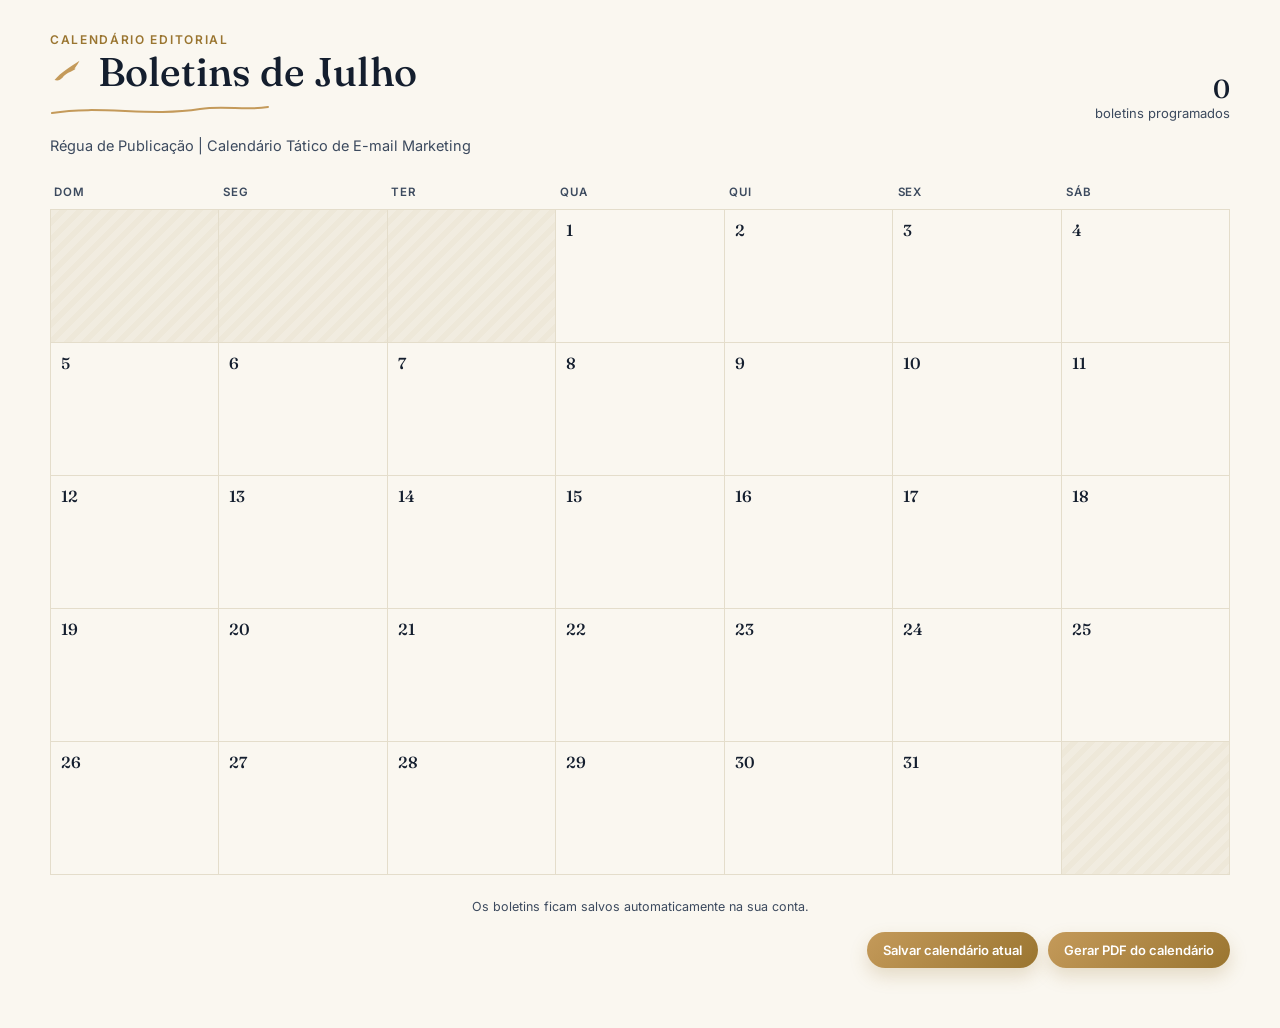
==== index.html @ 8cff46d1 "save" ====
<!DOCTYPE html>
<html lang="en">

<head>
    <meta charset="UTF-8">
    <meta name="viewport" content="width=device-width, initial-scale=1.0">
    <link rel="preconnect" href="https://fonts.googleapis.com">
    <link rel="preconnect" href="https://fonts.gstatic.com" crossorigin="">
    <link
        href="https://fonts.googleapis.com/css2?family=Fraunces:opsz,wght@9..144,400;9..144,500;9..144,600&amp;family=Inter:wght@400;500;600&amp;display=swap"
        rel="stylesheet">
    <link rel="stylesheet" href="style.css">
    <title>Boletim Mensal | Sincor RJ</title>
</head>

<body>
    <!-- Container principal do calendário -->
    <div class="wrap">

        <!-- Cabeçalho com título, marca e contador -->
        <div class="masthead">
            <div>
                <p class="eyebrow">Calendário editorial</p>
                <div class="brand-row">
                    <svg class="quill" viewBox="0 0 60 60" xmlns="http://www.w3.org/2000/svg">
                        <path
                            d="M8 44 C20 30, 34 22, 52 10 C46 22, 40 26, 46 24 C38 30, 28 32, 22 40 C18 44, 14 46, 8 44 Z"
                            fill="#C49A5A"></path>
                    </svg>
                    <h1>Boletins de Julho</h1>
                </div>
                <svg class="stroke" viewBox="0 0 220 14" xmlns="http://www.w3.org/2000/svg">
                    <path d="M2 10 C 50 2, 100 14, 150 6 C 175 2, 195 8, 218 4" stroke="#C49A5A" stroke-width="2"
                        fill="none" stroke-linecap="round"></path>
                </svg>
            </div>
            <div class="counter" id="counter"><b>6</b>boletins programados</div>
        </div>

        <!-- Texto explicativo da funcionalidade -->
        <p class="subline">Régua de Publicação | Calendário Tático de E-mail Marketing</p>

        <!-- Cabeçalhos dos dias da semana -->
        <div class="weekdays">
            <span>Dom</span><span>Seg</span><span>Ter</span><span>Qua</span><span>Qui</span><span>Sex</span><span>Sáb</span>
        </div>
        <!-- Grade do calendário, preenchida dinamicamente pelo JavaScript -->
        <div class="grid" id="grid">
            <div class="cell pad"></div>
            <div class="cell pad"></div>
            <div class="cell pad"></div>
            <div class="cell">
                <div class="daynum">1</div>
                <div class="add">+</div>
            </div>
            <div class="cell">
                <div class="daynum">2</div>
                <div class="add">+</div>
            </div>
            <div class="cell">
                <div class="daynum">3</div>
                <div class="add">+</div>
            </div>
            <div class="cell">
                <div class="daynum">4</div>
                <div class="add">+</div>
            </div>
            <div class="cell">
                <div class="daynum">5</div>
                <div class="add">+</div>
            </div>
            <div class="cell">
                <div class="daynum">6</div>
                <div class="entry">
                    <p class="t">Sesc|Férias de Julho</p>
                    <p class="d">condição especial para os associados aproveitarem os hotéis por todo o Estado com todo
                        o conforto</p><img src="https://sincorrj.tcsdigital.com.br/digital/public/BTPub_91_253F.gif"
                        onerror="this.style.display='none'">
                </div>
            </div>
            <div class="cell">
                <div class="daynum">7</div>
                <div class="entry">
                    <p class="t">24º Congresso Brasileiro dos Corretores de Seguros</p>
                    <p class="d">O Rio de Janeiro está pronto para ser o epicentro do mercado de seguros</p><img
                        src="https://sincorrj.tcsdigital.com.br/digital/public/BTPub_90_0D13.gif"
                        onerror="this.style.display='none'">
                </div>
            </div>
            <div class="cell">
                <div class="daynum">8</div>
                <div class="entry">
                    <p class="t">Prof° Sergio Ricardo | Gestão financeira</p>
                    <p class="d">Gestão financeira também é estratégia de crescimento.</p><img
                        src="https://sincorrj.tcsdigital.com.br/digital/public/BTPub_93_80AE.gif"
                        onerror="this.style.display='none'">
                </div>
            </div>
            <div class="cell">
                <div class="daynum">9</div>
                <div class="entry">
                    <p class="t">Palestra Prof° Arley</p>
                    <p class="d">Um bom plano de negócios faz toda a diferença no crescimento da sua corretora!</p><img
                        src="https://sincorrj.tcsdigital.com.br/digital/public/BTPub_92_F0C0.gif"
                        onerror="this.style.display='none'">
                </div>
            </div>
            <div class="cell">
                <div class="daynum">10</div>
                <div class="entry">
                    <p class="t">Impacto da Lei 15.040/2024 - SENRA</p>
                    <p class="d">Impacto da Lei 15.040/2024 na atividade de Corretores de Seguros - SENRA</p><img
                        src="https://sincorrj.tcsdigital.com.br/digital/public/BTPub_97_A661.gif"
                        onerror="this.style.display='none'">
                </div>
            </div>
            <div class="cell">
                <div class="daynum">11</div>
                <div class="add">+</div>
            </div>
            <div class="cell">
                <div class="daynum">12</div>
                <div class="add">+</div>
            </div>
            <div class="cell">
                <div class="daynum">13</div>
                <div class="add">+</div>
            </div>
            <div class="cell">
                <div class="daynum">14</div>
                <div class="add">+</div>
            </div>
            <div class="cell today">
                <div class="daynum">15<span class="today-dot"></span></div>
                <div class="entry">
                    <p class="t">Palestra do Professor Arley</p>
                    <p class="d">Boletim de convite e reforço de presença para os corretores associados.</p>
                </div>
            </div>
            <div class="cell">
                <div class="daynum">16</div>
                <div class="add">+</div>
            </div>
            <div class="cell">
                <div class="daynum">17</div>
                <div class="add">+</div>
            </div>
            <div class="cell">
                <div class="daynum">18</div>
                <div class="add">+</div>
            </div>
            <div class="cell">
                <div class="daynum">19</div>
                <div class="add">+</div>
            </div>
            <div class="cell">
                <div class="daynum">20</div>
                <div class="add">+</div>
            </div>
            <div class="cell">
                <div class="daynum">21</div>
                <div class="add">+</div>
            </div>
            <div class="cell">
                <div class="daynum">22</div>
                <div class="add">+</div>
            </div>
            <div class="cell">
                <div class="daynum">23</div>
                <div class="add">+</div>
            </div>
            <div class="cell">
                <div class="daynum">24</div>
                <div class="add">+</div>
            </div>
            <div class="cell">
                <div class="daynum">25</div>
                <div class="add">+</div>
            </div>
            <div class="cell">
                <div class="daynum">26</div>
                <div class="add">+</div>
            </div>
            <div class="cell">
                <div class="daynum">27</div>
                <div class="add">+</div>
            </div>
            <div class="cell">
                <div class="daynum">28</div>
                <div class="add">+</div>
            </div>
            <div class="cell">
                <div class="daynum">29</div>
                <div class="add">+</div>
            </div>
            <div class="cell">
                <div class="daynum">30</div>
                <div class="add">+</div>
            </div>
            <div class="cell">
                <div class="daynum">31</div>
                <div class="add">+</div>
            </div>
            <div class="cell pad"></div>
        </div>
        <!-- Rodapé informativo e ação de exportação -->
        <p class="empty-hint">Os boletins ficam salvos automaticamente na sua conta.</p>
        <div class="pdf-actions">
            <button class="pdf-btn save-btn" id="btnSaveCalendar">Salvar calendário atual</button>
            <button class="pdf-btn" id="btnPdf">Gerar PDF do calendário</button>
        </div>
    </div>

    <!-- Modal usado para criar, editar ou remover boletins -->
    <div class="overlay" id="overlay">
        <div class="modal">
            <h3>Programar boletim</h3>
            <p class="mdate" id="mdate">11 de julho de 2026</p>
            <div class="field">
                <label for="fTitle">Título do boletim</label>
                <input id="fTitle" type="text" placeholder="Ex.: Palestra do Professor Arley">
            </div>
            <div class="field">
                <label for="fDesc">Descrição</label>
                <textarea id="fDesc" placeholder="O que será enviado e para quem"></textarea>
            </div>
            <div class="field">
                <label for="fArt">URL da arte (opcional)</label>
                <input id="fArt" type="text" placeholder="https://...">
                <div class="preview"><img id="fArtPreview"
                        src="https://sincorrj.tcsdigital.com.br/digital/public/BTPub_97_A661.gif"
                        style="display: none;"></div>
            </div>
            <div class="mbtns">
                <button class="del" id="btnDel" style="visibility: hidden;">Remover</button>
                <div class="right">
                    <button id="btnCancel">Cancelar</button>
                    <button class="primary" id="btnSave">Salvar</button>
                </div>
            </div>
        </div>
    </div>


    <script src="script.js"></script>

</body>

</html>
---- style.css ----
/* Variáveis de tema para manter consistência visual */
:root {
    --cream: #FAF7F0;
    --ink: #141E2E;
    --ink-soft: #3C4A5E;
    --gold: #C49A5A;
    --gold-deep: #9A7530;
    --gold-tint: #F4E9D4;
    --line: #E4DDCB;
    --card: #FFFFFF;
    --today-tint: #FBF1DC;
    --danger: #B5502F;
}

* {
    box-sizing: border-box;
}

/* Base da página */
body {
    margin: 0;
    background: var(--cream);
    color: var(--ink);
    font-family: 'Inter', sans-serif;
    padding: 32px 24px 60px;
}

/* Container principal */
.wrap {
    max-width: 1180px;
    margin: 0 auto;
}

/* Cabeçalho do calendário */
.masthead {
    display: flex;
    align-items: flex-end;
    justify-content: space-between;
    gap: 20px;
    flex-wrap: wrap;
    margin-bottom: 6px;
}

.brand-row {
    display: flex;
    align-items: center;
    gap: 14px;
}

.quill {
    width: 34px;
    height: 34px;
    flex-shrink: 0;
}

.eyebrow {
    font-size: 12px;
    letter-spacing: .14em;
    text-transform: uppercase;
    color: var(--gold-deep);
    font-weight: 600;
    margin: 0 0 4px;
}

h1 {
    font-family: 'Fraunces', serif;
    font-weight: 500;
    font-size: 40px;
    margin: 0;
    line-height: 1.05;
    color: var(--ink);
}

.stroke {
    width: 220px;
    height: 14px;
    margin-top: 10px;
}

.counter {
    text-align: right;
    font-size: 13px;
    color: var(--ink-soft);
}

.counter b {
    display: block;
    font-family: 'Fraunces', serif;
    font-size: 26px;
    font-weight: 500;
    color: var(--ink);
}

.subline {
    color: var(--ink-soft);
    font-size: 14.5px;
    margin: 14px 0 28px;
    max-width: 640px;
    line-height: 1.55;
}

/* Cabeçalhos dos dias da semana */
.weekdays {
    display: grid;
    grid-template-columns: repeat(7, 1fr);
    gap: 1px;
    margin-bottom: 2px;
}

.weekdays span {
    font-size: 11.5px;
    letter-spacing: .08em;
    text-transform: uppercase;
    color: var(--ink-soft);
    font-weight: 600;
    padding: 0 4px 8px;
}

/* Grade do calendário */
.grid {
    display: grid;
    grid-template-columns: repeat(7, 1fr);
    gap: 1px;
    background: var(--line);
    border: 1px solid var(--line);
}

/* Cada dia do calendário */
.cell {
    background: var(--cream);
    min-height: 132px;
    padding: 10px;
    display: flex;
    flex-direction: column;
    cursor: pointer;
    transition: background .15s ease, transform .15s ease;
    position: relative;
}

.cell.pad {
    background: repeating-linear-gradient(135deg, #F1ECE0, #F1ECE0 6px, #EEE8D9 6px, #EEE8D9 12px);
    cursor: default;
}

.cell:not(.pad):hover {
    background: var(--gold-tint);
}

.cell.today {
    background: var(--today-tint);
}

.cell.today:hover {
    background: var(--today-tint);
}

.daynum {
    font-family: 'Fraunces', serif;
    font-size: 16px;
    font-weight: 500;
    color: var(--ink);
    display: flex;
    align-items: center;
    gap: 6px;
}

.cell.today .daynum {
    color: var(--gold-deep);
}

.today-dot {
    width: 5px;
    height: 5px;
    border-radius: 50%;
    background: var(--gold-deep);
}

/* Lista de boletins dentro de uma célula */
.entry-stack {
    display: flex;
    flex-direction: column;
    gap: 7px;
    margin-top: 8px;
}

.entry-count {
    font-size: 10.5px;
    font-weight: 700;
    letter-spacing: .08em;
    text-transform: uppercase;
    color: var(--gold-deep);
    background: rgba(196, 154, 90, .12);
    border: 1px solid rgba(196, 154, 90, .24);
    border-radius: 999px;
    padding: 4px 7px;
    align-self: flex-start;
}

.entry {
    background: var(--card);
    border: 1px solid var(--line);
    border-left: 3px solid var(--gold);
    border-radius: 6px;
    padding: 7px 8px;
    font-size: 12px;
    line-height: 1.4;
    overflow: hidden;
    box-shadow: 0 1px 2px rgba(20, 30, 46, .04);
    position: relative;
}

.entry-remove {
    border: 0;
    background: transparent;
    color: var(--danger);
    font-size: 14px;
    line-height: 1;
    cursor: pointer;
    padding: 0;
    margin-left: auto;
}

.cell.has-entries {
    background: linear-gradient(180deg, #FCF6E8 0%, var(--cream) 100%);
}

.cell.has-many {
    min-height: 170px;
}

.entry-head {
    display: flex;
    align-items: center;
    justify-content: space-between;
    gap: 6px;
    margin-bottom: 4px;
}

.entry-index {
    display: inline-flex;
    width: 18px;
    height: 18px;
    align-items: center;
    justify-content: center;
    border-radius: 50%;
    background: var(--gold-tint);
    color: var(--gold-deep);
    font-size: 10px;
    font-weight: 700;
}

.entry-tag {
    font-size: 9.5px;
    font-weight: 700;
    text-transform: uppercase;
    letter-spacing: .08em;
    color: var(--gold-deep);
}

.entry .t {
    font-weight: 600;
    color: var(--ink);
    margin: 0 0 2px;
    display: -webkit-box;
    -webkit-line-clamp: 2;
    -webkit-box-orient: vertical;
    overflow: hidden;
}

.entry .d {
    color: var(--ink-soft);
    display: -webkit-box;
    -webkit-line-clamp: 2;
    -webkit-box-orient: vertical;
    overflow: hidden;
    margin: 0;
}

.entry img {
    width: 100%;
    height: 40px;
    object-fit: cover;
    border-radius: 3px;
    margin-top: 6px;
    display: block;
}

.add {
    margin-top: 8px;
    flex: 1;
    display: flex;
    align-items: center;
    justify-content: center;
    color: var(--line);
    font-size: 22px;
    font-weight: 400;
    border: 1px dashed var(--line);
    border-radius: 4px;
    opacity: 0;
    transition: opacity .15s ease;
}

.cell:not(.pad):hover .add {
    opacity: 1;
    color: var(--gold-deep);
    border-color: var(--gold);
}

/* Área de ação para exportação em PDF */
.pdf-actions {
    margin-top: 18px;
    display: flex;
    justify-content: flex-end;
    gap: 10px;
    flex-wrap: wrap;
}

.pdf-btn {
    border: 0;
    border-radius: 999px;
    background: linear-gradient(135deg, var(--gold) 0%, var(--gold-deep) 100%);
    color: white;
    cursor: pointer;
    font-weight: 600;
    padding: 10px 16px;
    box-shadow: 0 8px 18px rgba(154, 117, 48, .22);
}

.pdf-btn:hover {
    transform: translateY(-1px);
}

/* Modal de cadastro/edição */
.overlay {
    position: fixed;
    inset: 0;
    background: rgba(20, 30, 46, .45);
    display: none;
    align-items: center;
    justify-content: center;
    z-index: 50;
    padding: 20px;
}

.overlay.open {
    display: flex;
}

.modal {
    background: var(--card);
    width: 100%;
    max-width: 420px;
    border-radius: 8px;
    padding: 26px 26px 22px;
    border-top: 3px solid var(--gold);
}

.modal h3 {
    font-family: 'Fraunces', serif;
    font-weight: 500;
    font-size: 20px;
    margin: 0 0 2px;
    color: var(--ink);
}

.modal .mdate {
    font-size: 12.5px;
    color: var(--ink-soft);
    margin-bottom: 18px;
}

.field {
    margin-bottom: 14px;
}

.field label {
    display: block;
    font-size: 12px;
    font-weight: 600;
    color: var(--ink-soft);
    margin-bottom: 5px;
}

.field input,
.field textarea {
    width: 100%;
    border: 1px solid var(--line);
    border-radius: 5px;
    padding: 9px 10px;
    font-family: 'Inter', sans-serif;
    font-size: 13.5px;
    color: var(--ink);
    background: var(--cream);
}

.field input:focus,
.field textarea:focus {
    outline: none;
    border-color: var(--gold);
}

.field textarea {
    resize: vertical;
    min-height: 64px;
}

.preview {
    margin-top: 8px;
}

.preview img {
    width: 100%;
    height: 90px;
    object-fit: cover;
    border-radius: 5px;
    display: none;
}

.mbtns {
    display: flex;
    justify-content: space-between;
    align-items: center;
    margin-top: 20px;
}

.mbtns .right {
    display: flex;
    gap: 8px;
}

button {
    font-family: 'Inter', sans-serif;
    font-size: 13px;
    font-weight: 600;
    border-radius: 5px;
    padding: 9px 16px;
    cursor: pointer;
    border: 1px solid var(--line);
    background: var(--card);
    color: var(--ink);
}

button:hover {
    border-color: var(--gold);
}

button.primary {
    background: var(--ink);
    border-color: var(--ink);
    color: #fff;
}

button.primary:hover {
    background: #22314A;
}

button.del {
    color: var(--danger);
    border: none;
    background: none;
    padding: 9px 4px;
}

button.del:hover {
    text-decoration: underline;
}

.empty-hint {
    text-align: center;
    font-size: 12.5px;
    color: var(--ink-soft);
    margin-top: 24px;
}
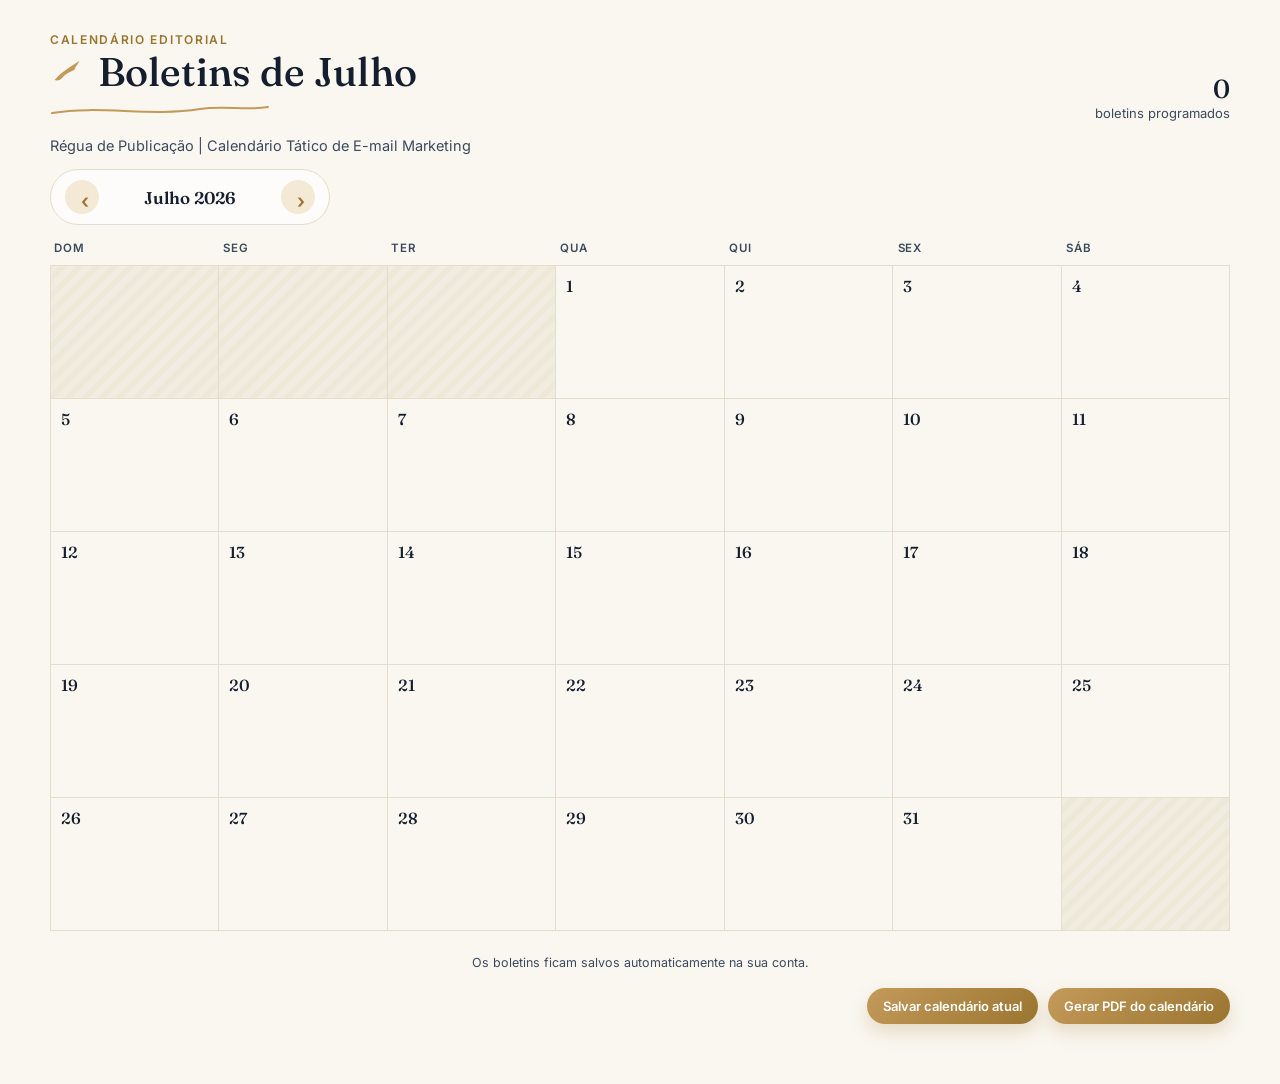
==== commit c09db1fd: "save" ====
--- a/index.html
+++ b/index.html
@@ -11,6 +11,7 @@
         rel="stylesheet">
     <link rel="stylesheet" href="style.css">
     <title>Boletim Mensal | Sincor RJ</title>
+    <link rel="shortcut icon" href="src/schedules.png" type="image/x-icon">
 </head>
 
 <body>
@@ -40,6 +41,12 @@
         <!-- Texto explicativo da funcionalidade -->
         <p class="subline">Régua de Publicação | Calendário Tático de E-mail Marketing</p>
 
+        <div class="month-nav" aria-label="Navegação mensal">
+            <button class="month-nav-btn" id="btnPrevMonth" type="button">‹</button>
+            <div class="month-label" id="monthLabel">Julho 2026</div>
+            <button class="month-nav-btn" id="btnNextMonth" type="button">›</button>
+        </div>
+
         <!-- Cabeçalhos dos dias da semana -->
         <div class="weekdays">
             <span>Dom</span><span>Seg</span><span>Ter</span><span>Qua</span><span>Qui</span><span>Sex</span><span>Sáb</span>
--- a/style.css
+++ b/style.css
@@ -94,9 +94,49 @@
 .subline {
     color: var(--ink-soft);
     font-size: 14.5px;
-    margin: 14px 0 28px;
+    margin: 14px 0 12px;
     max-width: 640px;
     line-height: 1.55;
+}
+
+.month-nav {
+    display: flex;
+    align-items: center;
+    justify-content: space-between;
+    gap: 12px;
+    margin: 0 0 16px;
+    padding: 10px 14px;
+    border: 1px solid var(--line);
+    border-radius: 999px;
+    background: rgba(255, 255, 255, .7);
+    max-width: 280px;
+}
+
+.month-label {
+    font-family: 'Fraunces', serif;
+    font-size: 17px;
+    font-weight: 600;
+    color: var(--ink);
+    text-align: center;
+    flex: 1;
+}
+
+.month-nav-btn {
+    border: 0;
+    background: var(--gold-tint);
+    color: var(--gold-deep);
+    width: 34px;
+    height: 34px;
+    border-radius: 50%;
+    font-size: 20px;
+    cursor: pointer;
+    transition: transform .15s ease, background .15s ease;
+}
+
+.month-nav-btn:hover {
+    transform: translateY(-1px);
+    background: var(--gold);
+    color: white;
 }
 
 /* Cabeçalhos dos dias da semana */
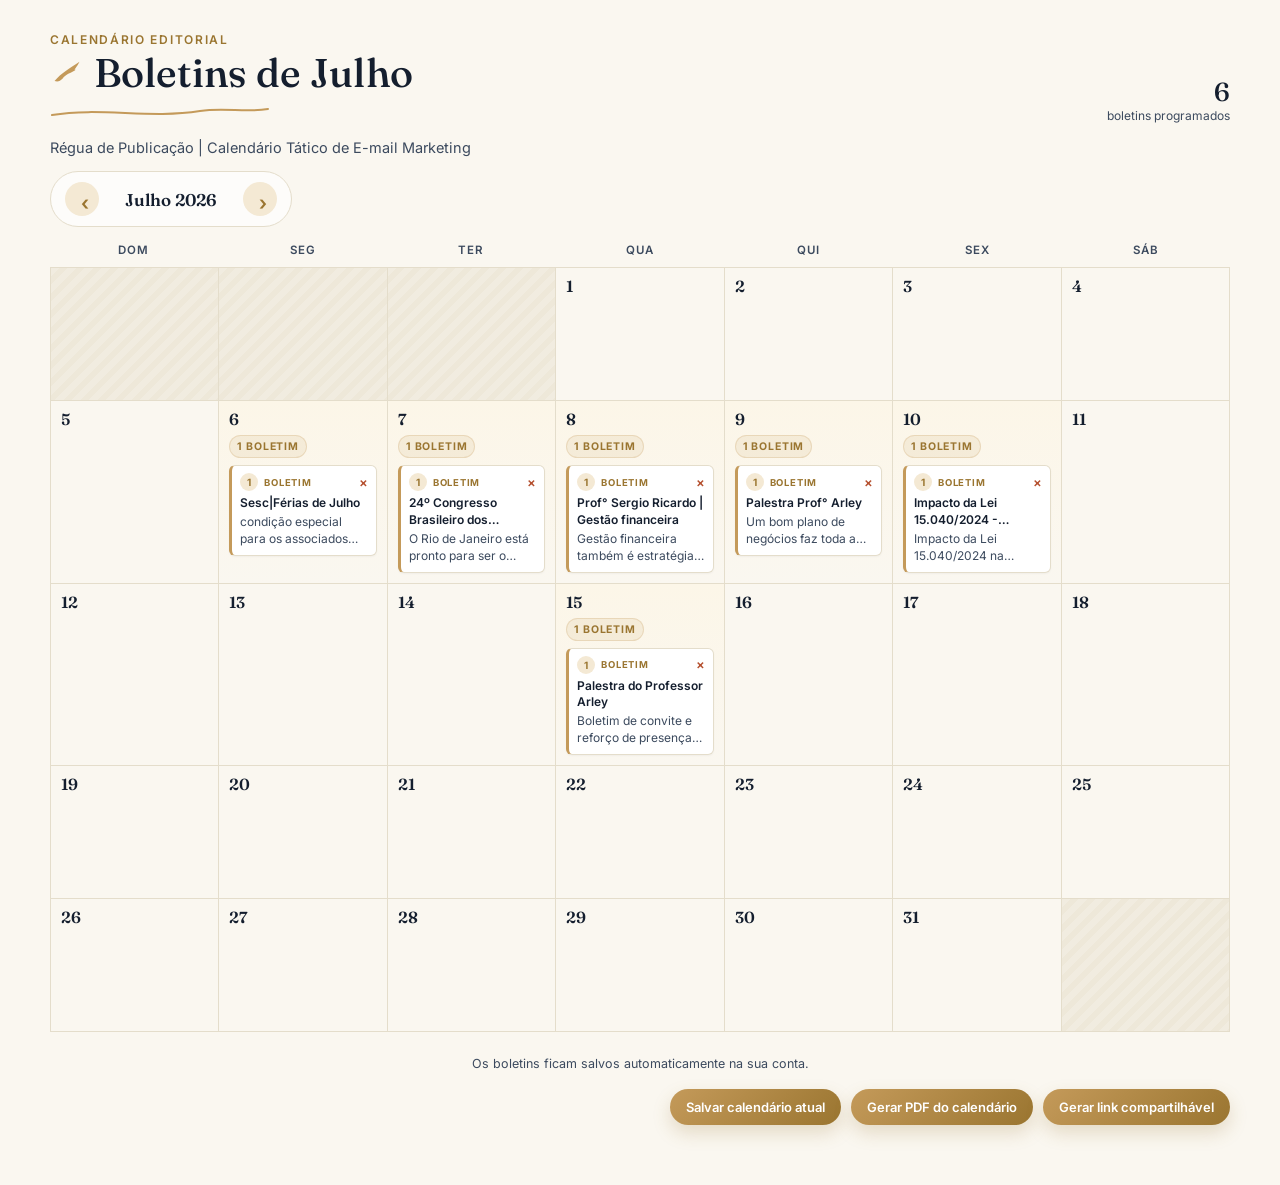
==== commit 5414fafc: "save" ====
--- a/index.html
+++ b/index.html
@@ -3,7 +3,9 @@
 
 <head>
     <meta charset="UTF-8">
-    <meta name="viewport" content="width=device-width, initial-scale=1.0">
+    <meta name="viewport" content="width=device-width, initial-scale=1.0, viewport-fit=cover">
+    <meta name="apple-mobile-web-app-capable" content="yes">
+    <meta name="apple-mobile-web-app-status-bar-style" content="black-translucent">
     <link rel="preconnect" href="https://fonts.googleapis.com">
     <link rel="preconnect" href="https://fonts.gstatic.com" crossorigin="">
     <link
@@ -12,6 +14,7 @@
     <link rel="stylesheet" href="style.css">
     <title>Boletim Mensal | Sincor RJ</title>
     <link rel="shortcut icon" href="src/schedules.png" type="image/x-icon">
+    
 </head>
 
 <body>
@@ -215,6 +218,27 @@
         <div class="pdf-actions">
             <button class="pdf-btn save-btn" id="btnSaveCalendar">Salvar calendário atual</button>
             <button class="pdf-btn" id="btnPdf">Gerar PDF do calendário</button>
+            <button class="pdf-btn" id="btnShareLink">Gerar link compartilhável</button>
+        </div>
+    </div>
+
+    <!-- Modal de compartilhamento -->
+    <div class="overlay" id="shareOverlay">
+        <div class="modal" style="max-width: 500px;">
+            <h3>Link Compartilhável</h3>
+            <p style="color: #3C4A5E; margin-bottom: 16px;">Compartilhe este link com outras pessoas para que vejam seu calendário preenchido:</p>
+            <div class="field">
+                <textarea id="shareUrl" readonly style="height: 80px; font-size: 12px; word-break: break-all;"></textarea>
+            </div>
+            <div style="background: #F0F0F0; padding: 12px; border-radius: 6px; margin-bottom: 16px; font-size: 12px; color: #666;">
+                <strong>Dica:</strong> O link contém todos os dados do seu calendário. Qualquer pessoa que abrir este link verá seu calendário preenchido.
+            </div>
+            <div class="mbtns">
+                <div class="right">
+                    <button id="btnCopyShare">Copiar link</button>
+                    <button class="primary" id="btnCloseShare">Fechar</button>
+                </div>
+            </div>
         </div>
     </div>
 
--- a/style.css
+++ b/style.css
@@ -22,7 +22,13 @@
     background: var(--cream);
     color: var(--ink);
     font-family: 'Inter', sans-serif;
-    padding: 32px 24px 60px;
+    padding: 20px 16px 60px;
+}
+
+@media (min-width: 768px) {
+    body {
+        padding: 32px 24px 60px;
+    }
 }
 
 /* Container principal */
@@ -34,9 +40,9 @@
 /* Cabeçalho do calendário */
 .masthead {
     display: flex;
-    align-items: flex-end;
+    align-items: flex-start;
     justify-content: space-between;
-    gap: 20px;
+    gap: 16px;
     flex-wrap: wrap;
     margin-bottom: 6px;
 }
@@ -44,99 +50,192 @@
 .brand-row {
     display: flex;
     align-items: center;
-    gap: 14px;
+    gap: 10px;
+    flex: 1;
+    min-width: 0;
 }
 
 .quill {
-    width: 34px;
-    height: 34px;
+    width: 28px;
+    height: 28px;
     flex-shrink: 0;
 }
 
 .eyebrow {
-    font-size: 12px;
+    font-size: 11px;
     letter-spacing: .14em;
     text-transform: uppercase;
     color: var(--gold-deep);
     font-weight: 600;
-    margin: 0 0 4px;
+    margin: 0 0 2px;
 }
 
 h1 {
     font-family: 'Fraunces', serif;
     font-weight: 500;
-    font-size: 40px;
+    font-size: 32px;
     margin: 0;
-    line-height: 1.05;
+    line-height: 1.1;
     color: var(--ink);
 }
 
 .stroke {
-    width: 220px;
-    height: 14px;
-    margin-top: 10px;
+    width: 180px;
+    height: 12px;
+    margin-top: 8px;
 }
 
 .counter {
     text-align: right;
-    font-size: 13px;
+    font-size: 12px;
     color: var(--ink-soft);
+    white-space: nowrap;
 }
 
 .counter b {
     display: block;
     font-family: 'Fraunces', serif;
-    font-size: 26px;
+    font-size: 22px;
     font-weight: 500;
     color: var(--ink);
 }
 
+@media (min-width: 640px) {
+    h1 {
+        font-size: 36px;
+    }
+
+    .quill {
+        width: 32px;
+        height: 32px;
+    }
+
+    .stroke {
+        width: 200px;
+    }
+
+    .counter b {
+        font-size: 24px;
+    }
+}
+
+@media (min-width: 768px) {
+    .masthead {
+        align-items: flex-end;
+        gap: 20px;
+    }
+
+    h1 {
+        font-size: 40px;
+    }
+
+    .quill {
+        width: 34px;
+        height: 34px;
+    }
+
+    .stroke {
+        width: 220px;
+        height: 14px;
+        margin-top: 10px;
+    }
+
+    .counter b {
+        font-size: 26px;
+    }
+
+    .eyebrow {
+        font-size: 12px;
+        margin-bottom: 4px;
+    }
+}
+
 .subline {
     color: var(--ink-soft);
-    font-size: 14.5px;
-    margin: 14px 0 12px;
-    max-width: 640px;
-    line-height: 1.55;
+    font-size: 13px;
+    margin: 12px 0 12px;
+    max-width: 100%;
+    line-height: 1.5;
+}
+
+@media (min-width: 768px) {
+    .subline {
+        font-size: 14.5px;
+        margin: 14px 0 12px;
+        max-width: 640px;
+        line-height: 1.55;
+    }
 }
 
 .month-nav {
     display: flex;
     align-items: center;
-    justify-content: space-between;
-    gap: 12px;
-    margin: 0 0 16px;
-    padding: 10px 14px;
+    justify-content: center;
+    gap: 8px;
+    margin: 0 0 14px;
+    padding: 8px 12px;
     border: 1px solid var(--line);
     border-radius: 999px;
     background: rgba(255, 255, 255, .7);
-    max-width: 280px;
+    width: fit-content;
+}
+
+@media (min-width: 768px) {
+    .month-nav {
+        gap: 12px;
+        margin: 0 0 16px;
+        padding: 10px 14px;
+        max-width: 280px;
+    }
 }
 
 .month-label {
     font-family: 'Fraunces', serif;
-    font-size: 17px;
+    font-size: 15px;
     font-weight: 600;
     color: var(--ink);
     text-align: center;
     flex: 1;
+    min-width: 120px;
+}
+
+@media (min-width: 768px) {
+    .month-label {
+        font-size: 17px;
+    }
 }
 
 .month-nav-btn {
     border: 0;
     background: var(--gold-tint);
     color: var(--gold-deep);
-    width: 34px;
-    height: 34px;
+    width: 32px;
+    height: 32px;
     border-radius: 50%;
-    font-size: 20px;
+    font-size: 18px;
     cursor: pointer;
     transition: transform .15s ease, background .15s ease;
-}
-
-.month-nav-btn:hover {
-    transform: translateY(-1px);
-    background: var(--gold);
-    color: white;
+    flex-shrink: 0;
+}
+
+.month-nav-btn:active {
+    transform: scale(0.95);
+}
+
+@media (hover: hover) {
+    .month-nav-btn:hover {
+        transform: translateY(-1px);
+        background: var(--gold);
+        color: white;
+    }
+}
+
+@media (min-width: 768px) {
+    .month-nav-btn {
+        width: 34px;
+        height: 34px;
+        font-size: 20px;
+    }
 }
 
 /* Cabeçalhos dos dias da semana */
@@ -148,12 +247,28 @@
 }
 
 .weekdays span {
-    font-size: 11.5px;
-    letter-spacing: .08em;
+    font-size: 10px;
+    letter-spacing: .06em;
     text-transform: uppercase;
     color: var(--ink-soft);
     font-weight: 600;
-    padding: 0 4px 8px;
+    padding: 0 2px 6px;
+    text-align: center;
+}
+
+@media (min-width: 640px) {
+    .weekdays span {
+        font-size: 10.5px;
+        padding: 0 3px 7px;
+    }
+}
+
+@media (min-width: 768px) {
+    .weekdays span {
+        font-size: 11.5px;
+        letter-spacing: .08em;
+        padding: 0 4px 8px;
+    }
 }
 
 /* Grade do calendário */
@@ -168,13 +283,27 @@
 /* Cada dia do calendário */
 .cell {
     background: var(--cream);
-    min-height: 132px;
-    padding: 10px;
+    min-height: 90px;
+    padding: 8px;
     display: flex;
     flex-direction: column;
     cursor: pointer;
-    transition: background .15s ease, transform .15s ease;
+    transition: background .15s ease, transform .1s ease;
     position: relative;
+}
+
+@media (min-width: 640px) {
+    .cell {
+        min-height: 110px;
+        padding: 9px;
+    }
+}
+
+@media (min-width: 768px) {
+    .cell {
+        min-height: 132px;
+        padding: 10px;
+    }
 }
 
 .cell.pad {
@@ -182,8 +311,15 @@
     cursor: default;
 }
 
-.cell:not(.pad):hover {
+.cell:not(.pad):active {
     background: var(--gold-tint);
+    transform: scale(0.98);
+}
+
+@media (hover: hover) {
+    .cell:not(.pad):hover {
+        background: var(--gold-tint);
+    }
 }
 
 .cell.today {
@@ -196,12 +332,26 @@
 
 .daynum {
     font-family: 'Fraunces', serif;
-    font-size: 16px;
-    font-weight: 500;
+    font-size: 13px;
+    font-weight: 600;
     color: var(--ink);
     display: flex;
     align-items: center;
-    gap: 6px;
+    gap: 4px;
+    line-height: 1;
+}
+
+@media (min-width: 640px) {
+    .daynum {
+        font-size: 14px;
+    }
+}
+
+@media (min-width: 768px) {
+    .daynum {
+        font-size: 16px;
+        gap: 6px;
+    }
 }
 
 .cell.today .daynum {
@@ -209,31 +359,53 @@
 }
 
 .today-dot {
-    width: 5px;
-    height: 5px;
+    width: 4px;
+    height: 4px;
     border-radius: 50%;
     background: var(--gold-deep);
 }
 
+@media (min-width: 768px) {
+    .today-dot {
+        width: 5px;
+        height: 5px;
+    }
+}
+
 /* Lista de boletins dentro de uma célula */
 .entry-stack {
     display: flex;
     flex-direction: column;
-    gap: 7px;
-    margin-top: 8px;
+    gap: 5px;
+    margin-top: 6px;
+}
+
+@media (min-width: 768px) {
+    .entry-stack {
+        gap: 7px;
+        margin-top: 8px;
+    }
 }
 
 .entry-count {
-    font-size: 10.5px;
+    font-size: 9px;
     font-weight: 700;
-    letter-spacing: .08em;
+    letter-spacing: .06em;
     text-transform: uppercase;
     color: var(--gold-deep);
     background: rgba(196, 154, 90, .12);
     border: 1px solid rgba(196, 154, 90, .24);
     border-radius: 999px;
-    padding: 4px 7px;
+    padding: 3px 6px;
     align-self: flex-start;
+}
+
+@media (min-width: 768px) {
+    .entry-count {
+        font-size: 10.5px;
+        letter-spacing: .08em;
+        padding: 4px 7px;
+    }
 }
 
 .entry {
@@ -241,23 +413,32 @@
     border: 1px solid var(--line);
     border-left: 3px solid var(--gold);
     border-radius: 6px;
-    padding: 7px 8px;
-    font-size: 12px;
-    line-height: 1.4;
+    padding: 6px 7px;
+    font-size: 11px;
+    line-height: 1.35;
     overflow: hidden;
     box-shadow: 0 1px 2px rgba(20, 30, 46, .04);
     position: relative;
+}
+
+@media (min-width: 768px) {
+    .entry {
+        padding: 7px 8px;
+        font-size: 12px;
+        line-height: 1.4;
+    }
 }
 
 .entry-remove {
     border: 0;
     background: transparent;
     color: var(--danger);
-    font-size: 14px;
+    font-size: 13px;
     line-height: 1;
     cursor: pointer;
     padding: 0;
     margin-left: auto;
+    flex-shrink: 0;
 }
 
 .cell.has-entries {
@@ -265,36 +446,71 @@
 }
 
 .cell.has-many {
-    min-height: 170px;
+    min-height: 120px;
+}
+
+@media (min-width: 640px) {
+    .cell.has-many {
+        min-height: 150px;
+    }
+}
+
+@media (min-width: 768px) {
+    .cell.has-many {
+        min-height: 170px;
+    }
 }
 
 .entry-head {
     display: flex;
     align-items: center;
     justify-content: space-between;
-    gap: 6px;
-    margin-bottom: 4px;
+    gap: 4px;
+    margin-bottom: 3px;
+}
+
+@media (min-width: 768px) {
+    .entry-head {
+        gap: 6px;
+        margin-bottom: 4px;
+    }
 }
 
 .entry-index {
     display: inline-flex;
-    width: 18px;
-    height: 18px;
+    width: 16px;
+    height: 16px;
     align-items: center;
     justify-content: center;
     border-radius: 50%;
     background: var(--gold-tint);
     color: var(--gold-deep);
-    font-size: 10px;
+    font-size: 9px;
     font-weight: 700;
+    flex-shrink: 0;
+}
+
+@media (min-width: 768px) {
+    .entry-index {
+        width: 18px;
+        height: 18px;
+        font-size: 10px;
+    }
 }
 
 .entry-tag {
-    font-size: 9.5px;
+    font-size: 8.5px;
     font-weight: 700;
     text-transform: uppercase;
-    letter-spacing: .08em;
+    letter-spacing: .06em;
     color: var(--gold-deep);
+}
+
+@media (min-width: 768px) {
+    .entry-tag {
+        font-size: 9.5px;
+        letter-spacing: .08em;
+    }
 }
 
 .entry .t {
@@ -318,21 +534,28 @@
 
 .entry img {
     width: 100%;
-    height: 40px;
+    height: 32px;
     object-fit: cover;
     border-radius: 3px;
+    margin-top: 4px;
+    display: block;
+}
+
+@media (min-width: 768px) {
+    .entry img {
+        height: 40px;
+        margin-top: 6px;
+    }
+}
+
+.add {
     margin-top: 6px;
-    display: block;
-}
-
-.add {
-    margin-top: 8px;
     flex: 1;
     display: flex;
     align-items: center;
     justify-content: center;
     color: var(--line);
-    font-size: 22px;
+    font-size: 20px;
     font-weight: 400;
     border: 1px dashed var(--line);
     border-radius: 4px;
@@ -340,19 +563,36 @@
     transition: opacity .15s ease;
 }
 
-.cell:not(.pad):hover .add {
-    opacity: 1;
-    color: var(--gold-deep);
-    border-color: var(--gold);
+@media (min-width: 768px) {
+    .add {
+        margin-top: 8px;
+        font-size: 22px;
+    }
+}
+
+@media (hover: hover) {
+    .cell:not(.pad):hover .add {
+        opacity: 1;
+        color: var(--gold-deep);
+        border-color: var(--gold);
+    }
 }
 
 /* Área de ação para exportação em PDF */
 .pdf-actions {
-    margin-top: 18px;
-    display: flex;
-    justify-content: flex-end;
-    gap: 10px;
+    margin-top: 16px;
+    display: flex;
+    justify-content: flex-start;
+    gap: 8px;
     flex-wrap: wrap;
+}
+
+@media (min-width: 640px) {
+    .pdf-actions {
+        justify-content: flex-end;
+        gap: 10px;
+        margin-top: 18px;
+    }
 }
 
 .pdf-btn {
@@ -362,12 +602,29 @@
     color: white;
     cursor: pointer;
     font-weight: 600;
-    padding: 10px 16px;
+    padding: 11px 14px;
     box-shadow: 0 8px 18px rgba(154, 117, 48, .22);
-}
-
-.pdf-btn:hover {
-    transform: translateY(-1px);
+    font-size: 13px;
+    flex: 1;
+    min-width: 120px;
+}
+
+@media (min-width: 640px) {
+    .pdf-btn {
+        flex: initial;
+        min-width: initial;
+        padding: 10px 16px;
+    }
+}
+
+.pdf-btn:active {
+    transform: scale(0.97);
+}
+
+@media (hover: hover) {
+    .pdf-btn:hover {
+        transform: translateY(-1px);
+    }
 }
 
 /* Modal de cadastro/edição */
@@ -376,10 +633,16 @@
     inset: 0;
     background: rgba(20, 30, 46, .45);
     display: none;
-    align-items: center;
+    align-items: flex-end;
     justify-content: center;
     z-index: 50;
-    padding: 20px;
+    padding: 16px;
+}
+
+@media (min-width: 768px) {
+    .overlay {
+        align-items: center;
+    }
 }
 
 .overlay.open {
@@ -390,35 +653,77 @@
     background: var(--card);
     width: 100%;
     max-width: 420px;
-    border-radius: 8px;
-    padding: 26px 26px 22px;
+    border-radius: 12px 12px 0 0;
+    padding: 20px 16px 24px;
     border-top: 3px solid var(--gold);
+    max-height: 85vh;
+    overflow-y: auto;
+}
+
+@media (min-width: 640px) {
+    .modal {
+        border-radius: 8px;
+        padding: 24px 20px 22px;
+    }
+}
+
+@media (min-width: 768px) {
+    .modal {
+        border-radius: 8px;
+        padding: 26px 26px 22px;
+        max-height: initial;
+    }
 }
 
 .modal h3 {
     font-family: 'Fraunces', serif;
     font-weight: 500;
-    font-size: 20px;
+    font-size: 18px;
     margin: 0 0 2px;
     color: var(--ink);
 }
 
+@media (min-width: 768px) {
+    .modal h3 {
+        font-size: 20px;
+    }
+}
+
 .modal .mdate {
-    font-size: 12.5px;
+    font-size: 12px;
     color: var(--ink-soft);
-    margin-bottom: 18px;
+    margin-bottom: 16px;
+}
+
+@media (min-width: 768px) {
+    .modal .mdate {
+        font-size: 12.5px;
+        margin-bottom: 18px;
+    }
 }
 
 .field {
-    margin-bottom: 14px;
+    margin-bottom: 12px;
+}
+
+@media (min-width: 768px) {
+    .field {
+        margin-bottom: 14px;
+    }
 }
 
 .field label {
     display: block;
-    font-size: 12px;
+    font-size: 11.5px;
     font-weight: 600;
     color: var(--ink-soft);
     margin-bottom: 5px;
+}
+
+@media (min-width: 768px) {
+    .field label {
+        font-size: 12px;
+    }
 }
 
 .field input,
@@ -426,22 +731,37 @@
     width: 100%;
     border: 1px solid var(--line);
     border-radius: 5px;
-    padding: 9px 10px;
+    padding: 10px 11px;
     font-family: 'Inter', sans-serif;
-    font-size: 13.5px;
+    font-size: 14px;
     color: var(--ink);
     background: var(--cream);
+}
+
+@media (min-width: 768px) {
+    .field input,
+    .field textarea {
+        font-size: 13.5px;
+        padding: 9px 10px;
+    }
 }
 
 .field input:focus,
 .field textarea:focus {
     outline: none;
     border-color: var(--gold);
+    background: white;
 }
 
 .field textarea {
     resize: vertical;
-    min-height: 64px;
+    min-height: 70px;
+}
+
+@media (min-width: 768px) {
+    .field textarea {
+        min-height: 64px;
+    }
 }
 
 .preview {
@@ -450,38 +770,67 @@
 
 .preview img {
     width: 100%;
-    height: 90px;
+    height: 80px;
     object-fit: cover;
     border-radius: 5px;
     display: none;
 }
 
+@media (min-width: 768px) {
+    .preview img {
+        height: 90px;
+    }
+}
+
 .mbtns {
     display: flex;
     justify-content: space-between;
     align-items: center;
-    margin-top: 20px;
+    margin-top: 18px;
+    gap: 8px;
+}
+
+@media (min-width: 768px) {
+    .mbtns {
+        margin-top: 20px;
+    }
 }
 
 .mbtns .right {
     display: flex;
     gap: 8px;
+    flex: 1;
+    justify-content: flex-end;
 }
 
 button {
     font-family: 'Inter', sans-serif;
-    font-size: 13px;
+    font-size: 12px;
     font-weight: 600;
     border-radius: 5px;
-    padding: 9px 16px;
+    padding: 10px 14px;
     cursor: pointer;
     border: 1px solid var(--line);
     background: var(--card);
     color: var(--ink);
-}
-
-button:hover {
-    border-color: var(--gold);
+    touch-action: manipulation;
+}
+
+@media (min-width: 768px) {
+    button {
+        font-size: 13px;
+        padding: 9px 16px;
+    }
+}
+
+button:active {
+    transform: scale(0.98);
+}
+
+@media (hover: hover) {
+    button:hover {
+        border-color: var(--gold);
+    }
 }
 
 button.primary {
@@ -490,15 +839,21 @@
     color: #fff;
 }
 
-button.primary:hover {
-    background: #22314A;
+button.primary:active {
+    transform: scale(0.97);
+}
+
+@media (hover: hover) {
+    button.primary:hover {
+        background: #22314A;
+    }
 }
 
 button.del {
     color: var(--danger);
     border: none;
     background: none;
-    padding: 9px 4px;
+    padding: 6px 0;
 }
 
 button.del:hover {
@@ -507,7 +862,55 @@
 
 .empty-hint {
     text-align: center;
-    font-size: 12.5px;
+    font-size: 12px;
     color: var(--ink-soft);
-    margin-top: 24px;
-}+    margin-top: 20px;
+}
+
+@media (min-width: 768px) {
+    .empty-hint {
+        font-size: 12.5px;
+        margin-top: 24px;
+    }
+}
+
+/* Estilos para o modal de compartilhamento */
+#shareOverlay {
+    position: fixed;
+    inset: 0;
+    background: rgba(20, 30, 46, .45);
+    display: none;
+    align-items: flex-end;
+    justify-content: center;
+    z-index: 51;
+    padding: 16px;
+}
+
+@media (min-width: 768px) {
+    #shareOverlay {
+        align-items: center;
+    }
+}
+
+#shareOverlay.open {
+    display: flex;
+}
+
+#shareUrl {
+    width: 100%;
+    border: 1px solid var(--line);
+    border-radius: 5px;
+    padding: 10px;
+    font-family: 'Courier New', monospace;
+    font-size: 12px;
+    resize: none;
+    color: var(--ink);
+    line-height: 1.4;
+}
+
+#shareUrl:focus {
+    outline: none;
+    border-color: var(--gold);
+    background: white;
+}
+
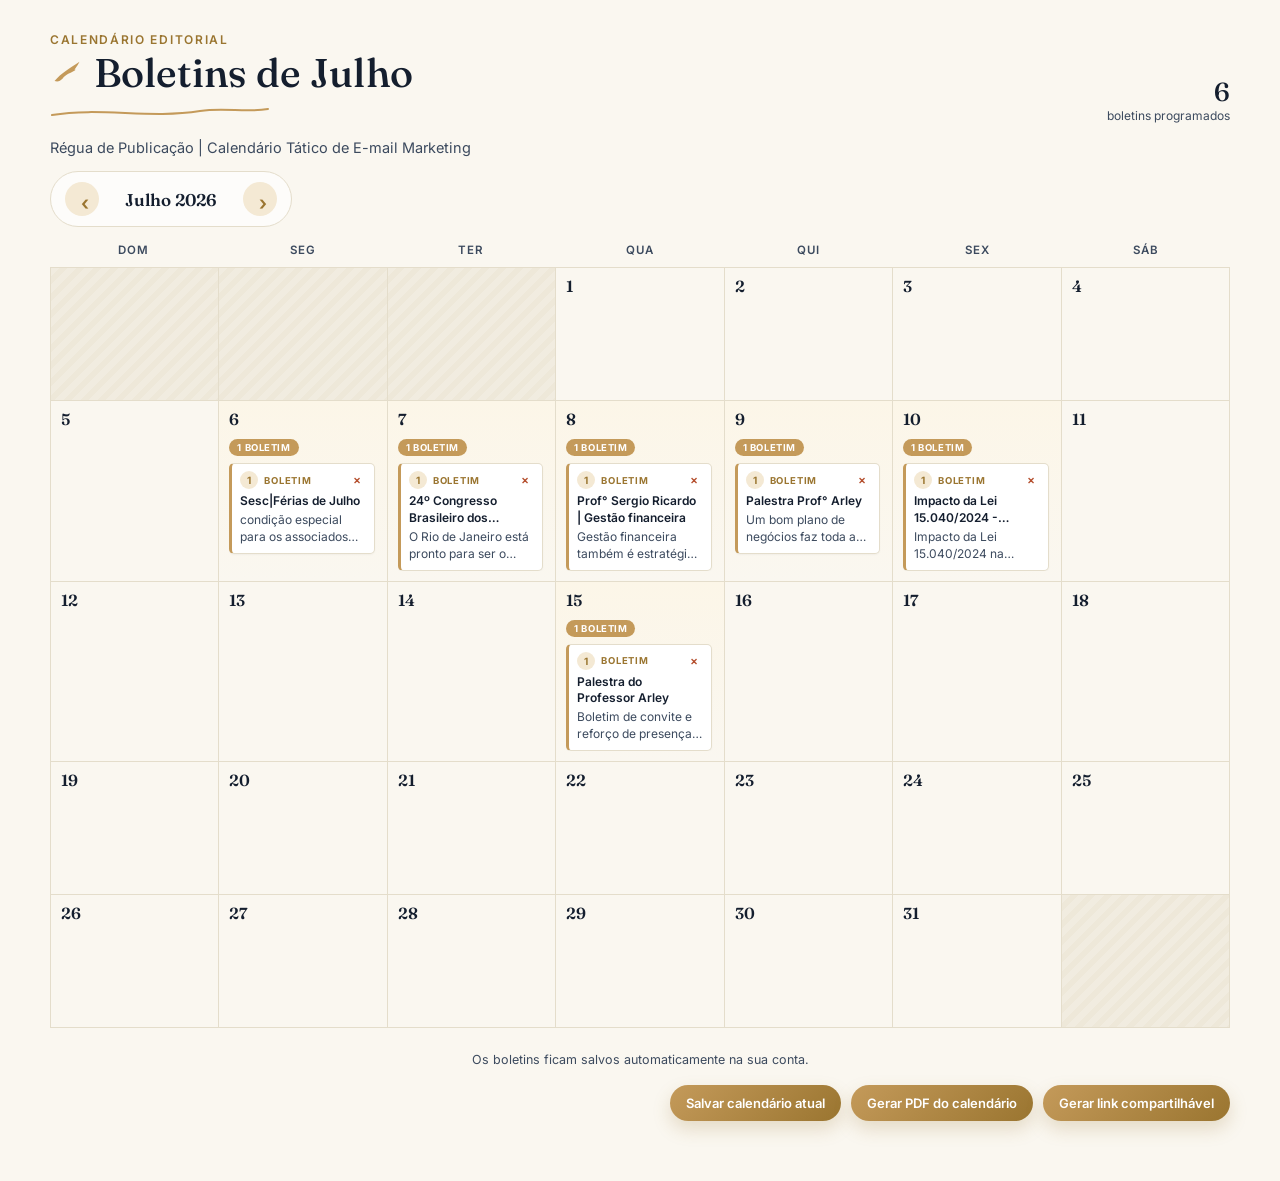
==== commit 9663e6c5: "save" ====
--- a/index.html
+++ b/index.html
@@ -14,11 +14,11 @@
     <link rel="stylesheet" href="style.css">
     <title>Boletim Mensal | Sincor RJ</title>
     <link rel="shortcut icon" href="src/schedules.png" type="image/x-icon">
-    
+
 </head>
 
 <body>
-    <!-- Container principal do calendário -->
+    <!-- Container principal do calendárioo -->
     <div class="wrap">
 
         <!-- Cabeçalho com título, marca e contador -->
@@ -226,12 +226,16 @@
     <div class="overlay" id="shareOverlay">
         <div class="modal" style="max-width: 500px;">
             <h3>Link Compartilhável</h3>
-            <p style="color: #3C4A5E; margin-bottom: 16px;">Compartilhe este link com outras pessoas para que vejam seu calendário preenchido:</p>
-            <div class="field">
-                <textarea id="shareUrl" readonly style="height: 80px; font-size: 12px; word-break: break-all;"></textarea>
-            </div>
-            <div style="background: #F0F0F0; padding: 12px; border-radius: 6px; margin-bottom: 16px; font-size: 12px; color: #666;">
-                <strong>Dica:</strong> O link contém todos os dados do seu calendário. Qualquer pessoa que abrir este link verá seu calendário preenchido.
+            <p style="color: #3C4A5E; margin-bottom: 16px;">Compartilhe este link com outras pessoas para que vejam seu
+                calendário preenchido:</p>
+            <div class="field">
+                <textarea id="shareUrl" readonly
+                    style="height: 80px; font-size: 12px; word-break: break-all;"></textarea>
+            </div>
+            <div
+                style="background: #F0F0F0; padding: 12px; border-radius: 6px; margin-bottom: 16px; font-size: 12px; color: #666;">
+                <strong>Dica:</strong> O link contém todos os dados do seu calendário. Qualquer pessoa que abrir este
+                link verá seu calendário preenchido.
             </div>
             <div class="mbtns">
                 <div class="right">
--- a/style.css
+++ b/style.css
@@ -22,7 +22,13 @@
     background: var(--cream);
     color: var(--ink);
     font-family: 'Inter', sans-serif;
-    padding: 20px 16px 60px;
+    padding: 16px 12px 80px;
+}
+
+@media (min-width: 640px) {
+    body {
+        padding: 20px 16px 60px;
+    }
 }
 
 @media (min-width: 768px) {
@@ -284,17 +290,20 @@
 .cell {
     background: var(--cream);
     min-height: 90px;
+    max-height: 200px;
     padding: 8px;
     display: flex;
     flex-direction: column;
     cursor: pointer;
     transition: background .15s ease, transform .1s ease;
     position: relative;
+    overflow: hidden;
 }
 
 @media (min-width: 640px) {
     .cell {
         min-height: 110px;
+        max-height: 240px;
         padding: 9px;
     }
 }
@@ -302,6 +311,7 @@
 @media (min-width: 768px) {
     .cell {
         min-height: 132px;
+        max-height: 280px;
         padding: 10px;
     }
 }
@@ -332,18 +342,22 @@
 
 .daynum {
     font-family: 'Fraunces', serif;
-    font-size: 13px;
+    font-size: 12px;
     font-weight: 600;
     color: var(--ink);
     display: flex;
     align-items: center;
-    gap: 4px;
+    gap: 3px;
     line-height: 1;
+    margin-bottom: 2px;
+    flex-shrink: 0;
 }
 
 @media (min-width: 640px) {
     .daynum {
-        font-size: 14px;
+        font-size: 13px;
+        gap: 4px;
+        margin-bottom: 3px;
     }
 }
 
@@ -351,6 +365,7 @@
     .daynum {
         font-size: 16px;
         gap: 6px;
+        margin-bottom: 4px;
     }
 }
 
@@ -378,6 +393,28 @@
     flex-direction: column;
     gap: 5px;
     margin-top: 6px;
+    min-height: 0;
+    flex: 1;
+    overflow-y: auto;
+    overflow-x: hidden;
+    padding-right: 2px;
+}
+
+.entry-stack::-webkit-scrollbar {
+    width: 4px;
+}
+
+.entry-stack::-webkit-scrollbar-track {
+    background: transparent;
+}
+
+.entry-stack::-webkit-scrollbar-thumb {
+    background: rgba(196, 154, 90, 0.3);
+    border-radius: 2px;
+}
+
+.entry-stack::-webkit-scrollbar-thumb:hover {
+    background: rgba(196, 154, 90, 0.5);
 }
 
 @media (min-width: 768px) {
@@ -388,23 +425,25 @@
 }
 
 .entry-count {
-    font-size: 9px;
+    font-size: 8px;
     font-weight: 700;
-    letter-spacing: .06em;
+    letter-spacing: .05em;
     text-transform: uppercase;
-    color: var(--gold-deep);
-    background: rgba(196, 154, 90, .12);
-    border: 1px solid rgba(196, 154, 90, .24);
-    border-radius: 999px;
-    padding: 3px 6px;
+    color: white;
+    background: var(--gold);
+    border: none;
+    border-radius: 12px;
+    padding: 2px 6px;
     align-self: flex-start;
+    flex-shrink: 0;
+    white-space: nowrap;
 }
 
 @media (min-width: 768px) {
     .entry-count {
-        font-size: 10.5px;
-        letter-spacing: .08em;
-        padding: 4px 7px;
+        font-size: 9.5px;
+        letter-spacing: .06em;
+        padding: 3px 8px;
     }
 }
 
@@ -412,13 +451,23 @@
     background: var(--card);
     border: 1px solid var(--line);
     border-left: 3px solid var(--gold);
-    border-radius: 6px;
-    padding: 6px 7px;
-    font-size: 11px;
-    line-height: 1.35;
+    border-radius: 5px;
+    padding: 5px 6px;
+    font-size: 10.5px;
+    line-height: 1.3;
     overflow: hidden;
     box-shadow: 0 1px 2px rgba(20, 30, 46, .04);
     position: relative;
+    flex-shrink: 0;
+    min-height: 40px;
+}
+
+@media (min-width: 640px) {
+    .entry {
+        padding: 6px 7px;
+        font-size: 11px;
+        line-height: 1.35;
+    }
 }
 
 @media (min-width: 768px) {
@@ -426,6 +475,7 @@
         padding: 7px 8px;
         font-size: 12px;
         line-height: 1.4;
+        min-height: auto;
     }
 }
 
@@ -433,40 +483,44 @@
     border: 0;
     background: transparent;
     color: var(--danger);
-    font-size: 13px;
+    font-size: 12px;
     line-height: 1;
     cursor: pointer;
-    padding: 0;
+    padding: 0 2px;
     margin-left: auto;
     flex-shrink: 0;
+    display: flex;
+    align-items: center;
+    justify-content: center;
+    width: 18px;
+    height: 18px;
+    transition: color .15s ease;
+}
+
+@media (hover: hover) {
+    .entry-remove:hover {
+        color: #d43f1f;
+    }
 }
 
 .cell.has-entries {
     background: linear-gradient(180deg, #FCF6E8 0%, var(--cream) 100%);
 }
 
-.cell.has-many {
-    min-height: 120px;
-}
-
-@media (min-width: 640px) {
-    .cell.has-many {
-        min-height: 150px;
-    }
-}
-
-@media (min-width: 768px) {
-    .cell.has-many {
-        min-height: 170px;
-    }
-}
-
 .entry-head {
     display: flex;
     align-items: center;
     justify-content: space-between;
-    gap: 4px;
-    margin-bottom: 3px;
+    gap: 3px;
+    margin-bottom: 2px;
+    min-height: 0;
+}
+
+@media (min-width: 640px) {
+    .entry-head {
+        gap: 4px;
+        margin-bottom: 3px;
+    }
 }
 
 @media (min-width: 768px) {
@@ -478,16 +532,25 @@
 
 .entry-index {
     display: inline-flex;
-    width: 16px;
-    height: 16px;
+    width: 14px;
+    height: 14px;
     align-items: center;
     justify-content: center;
     border-radius: 50%;
     background: var(--gold-tint);
     color: var(--gold-deep);
-    font-size: 9px;
+    font-size: 8px;
     font-weight: 700;
     flex-shrink: 0;
+    line-height: 1;
+}
+
+@media (min-width: 640px) {
+    .entry-index {
+        width: 15px;
+        height: 15px;
+        font-size: 8.5px;
+    }
 }
 
 @media (min-width: 768px) {
@@ -499,11 +562,19 @@
 }
 
 .entry-tag {
-    font-size: 8.5px;
+    font-size: 7.5px;
     font-weight: 700;
     text-transform: uppercase;
-    letter-spacing: .06em;
+    letter-spacing: .04em;
     color: var(--gold-deep);
+    flex-shrink: 0;
+}
+
+@media (min-width: 640px) {
+    .entry-tag {
+        font-size: 8px;
+        letter-spacing: .05em;
+    }
 }
 
 @media (min-width: 768px) {
@@ -516,29 +587,51 @@
 .entry .t {
     font-weight: 600;
     color: var(--ink);
-    margin: 0 0 2px;
+    margin: 0 0 1px;
     display: -webkit-box;
     -webkit-line-clamp: 2;
     -webkit-box-orient: vertical;
     overflow: hidden;
+    word-break: break-word;
+}
+
+@media (min-width: 768px) {
+    .entry .t {
+        margin: 0 0 2px;
+    }
 }
 
 .entry .d {
     color: var(--ink-soft);
     display: -webkit-box;
-    -webkit-line-clamp: 2;
+    -webkit-line-clamp: 1;
     -webkit-box-orient: vertical;
     overflow: hidden;
     margin: 0;
+    word-break: break-word;
+}
+
+@media (min-width: 768px) {
+    .entry .d {
+        -webkit-line-clamp: 2;
+    }
 }
 
 .entry img {
     width: 100%;
-    height: 32px;
+    height: 24px;
     object-fit: cover;
     border-radius: 3px;
-    margin-top: 4px;
+    margin-top: 3px;
     display: block;
+    flex-shrink: 0;
+}
+
+@media (min-width: 640px) {
+    .entry img {
+        height: 28px;
+        margin-top: 4px;
+    }
 }
 
 @media (min-width: 768px) {
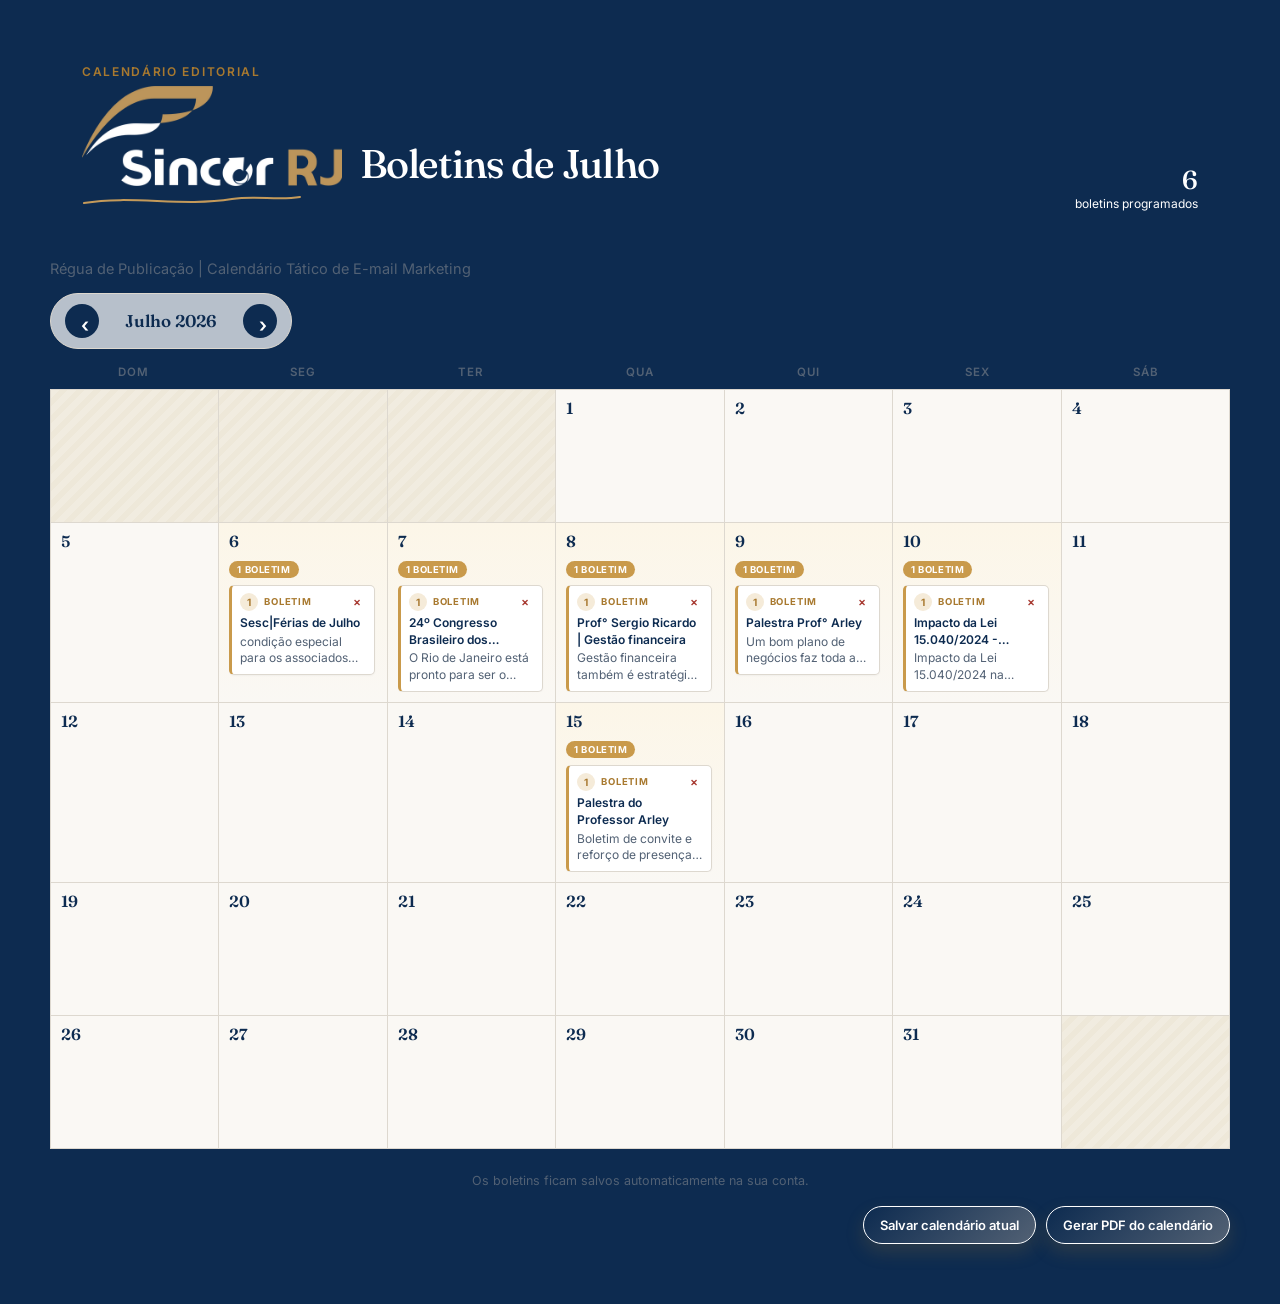
==== commit 94537e9a: "save" ====
--- a/index.html
+++ b/index.html
@@ -26,11 +26,7 @@
             <div>
                 <p class="eyebrow">Calendário editorial</p>
                 <div class="brand-row">
-                    <svg class="quill" viewBox="0 0 60 60" xmlns="http://www.w3.org/2000/svg">
-                        <path
-                            d="M8 44 C20 30, 34 22, 52 10 C46 22, 40 26, 46 24 C38 30, 28 32, 22 40 C18 44, 14 46, 8 44 Z"
-                            fill="#C49A5A"></path>
-                    </svg>
+                    <img class="brand-logo" src="src/sincor-logo-large.png" alt="Sincor RJ">
                     <h1>Boletins de Julho</h1>
                 </div>
                 <svg class="stroke" viewBox="0 0 220 14" xmlns="http://www.w3.org/2000/svg">
@@ -218,7 +214,6 @@
         <div class="pdf-actions">
             <button class="pdf-btn save-btn" id="btnSaveCalendar">Salvar calendário atual</button>
             <button class="pdf-btn" id="btnPdf">Gerar PDF do calendário</button>
-            <button class="pdf-btn" id="btnShareLink">Gerar link compartilhável</button>
         </div>
     </div>
 
@@ -281,4 +276,11 @@
 
 </body>
 
+</html>
+
+
+    <script src="script.js"></script>
+
+</body>
+
 </html>
--- a/style.css
+++ b/style.css
@@ -1,15 +1,34 @@
 /* Variáveis de tema para manter consistência visual */
 :root {
-    --cream: #FAF7F0;
-    --ink: #141E2E;
-    --ink-soft: #3C4A5E;
-    --gold: #C49A5A;
-    --gold-deep: #9A7530;
-    --gold-tint: #F4E9D4;
-    --line: #E4DDCB;
+    /* Fundo principal claro */
+    --cream: #FAF8F4;
+
+    /* Azul-marinho principal do Sincor RJ */
+    --ink: #0D2B50;
+
+    /* Azul/cinza para textos secundários */
+    --ink-soft: #526174;
+
+    /* Dourado institucional */
+    --gold: #C99A4B;
+
+    /* Dourado mais escuro */
+    --gold-deep: #A8792F;
+
+    /* Dourado extremamente suave para fundos */
+    --gold-tint: #F5EBD9;
+
+    /* Bordas e divisórias */
+    --line: #DDD8CF;
+
+    /* Cards e elementos destacados */
     --card: #FFFFFF;
-    --today-tint: #FBF1DC;
-    --danger: #B5502F;
+
+    /* Fundo de destaque suave */
+    --today-tint: #dce3f8;
+
+    /* Erros, alertas e campos obrigatórios */
+    --danger: #A83B32;
 }
 
 * {
@@ -19,7 +38,7 @@
 /* Base da página */
 body {
     margin: 0;
-    background: var(--cream);
+    background: var(--ink);
     color: var(--ink);
     font-family: 'Inter', sans-serif;
     padding: 16px 12px 80px;
@@ -41,24 +60,42 @@
 .wrap {
     max-width: 1180px;
     margin: 0 auto;
+    background: var(--ink);
 }
 
 /* Cabeçalho do calendário */
 .masthead {
     display: flex;
-    align-items: flex-start;
+    align-items: flex-end;
     justify-content: space-between;
-    gap: 16px;
+    gap: 18px;
     flex-wrap: wrap;
     margin-bottom: 6px;
+    padding-bottom: 8px;
+    border-bottom: 1px solid var(--ink);
+    
+    padding: 2rem;
 }
 
 .brand-row {
     display: flex;
-    align-items: center;
-    gap: 10px;
+    align-items: flex-end;
+    gap: 14px;
     flex: 1;
     min-width: 0;
+    margin-top: 2px;
+}
+
+.brand-row h1{
+    color: var(--card);
+}
+
+.brand-logo {
+    width: 210px;
+    height: auto;
+    display: block;
+    margin-right: 4px;
+    transform: translateY(3px);
 }
 
 .quill {
@@ -81,8 +118,9 @@
     font-weight: 500;
     font-size: 32px;
     margin: 0;
-    line-height: 1.1;
+    line-height: 0.98;
     color: var(--ink);
+    letter-spacing: -0.03em;
 }
 
 .stroke {
@@ -94,7 +132,7 @@
 .counter {
     text-align: right;
     font-size: 12px;
-    color: var(--ink-soft);
+    color: var(--card);
     white-space: nowrap;
 }
 
@@ -103,12 +141,16 @@
     font-family: 'Fraunces', serif;
     font-size: 22px;
     font-weight: 500;
-    color: var(--ink);
+    color: var(--card);
 }
 
 @media (min-width: 640px) {
     h1 {
         font-size: 36px;
+    }
+
+    .brand-logo {
+        width: 240px;
     }
 
     .quill {
@@ -133,6 +175,10 @@
 
     h1 {
         font-size: 40px;
+    }
+
+    .brand-logo {
+        width: 260px;
     }
 
     .quill {
@@ -213,8 +259,8 @@
 
 .month-nav-btn {
     border: 0;
-    background: var(--gold-tint);
-    color: var(--gold-deep);
+    background: var(--ink);
+    color: var(--card);
     width: 32px;
     height: 32px;
     border-radius: 50%;
@@ -231,8 +277,8 @@
 @media (hover: hover) {
     .month-nav-btn:hover {
         transform: translateY(-1px);
-        background: var(--gold);
-        color: white;
+        background: var(--cream);
+        color: var(--ink);
     }
 }
 
@@ -333,11 +379,11 @@
 }
 
 .cell.today {
-    background: var(--today-tint);
+    background: var(--cream);
 }
 
 .cell.today:hover {
-    background: var(--today-tint);
+    background: var(--cream);
 }
 
 .daynum {
@@ -691,7 +737,8 @@
 .pdf-btn {
     border: 0;
     border-radius: 999px;
-    background: linear-gradient(135deg, var(--gold) 0%, var(--gold-deep) 100%);
+    background: linear-gradient(135deg, var(--ink) 0%, var(--ink-soft) 100%);
+    border: 1px solid var(--card);
     color: white;
     cursor: pointer;
     font-weight: 600;
@@ -832,6 +879,7 @@
 }
 
 @media (min-width: 768px) {
+
     .field input,
     .field textarea {
         font-size: 13.5px;
@@ -873,6 +921,8 @@
     .preview img {
         height: 90px;
     }
+}
+}
 }
 
 .mbtns {
@@ -1005,5 +1055,4 @@
     outline: none;
     border-color: var(--gold);
     background: white;
-}
-
+}
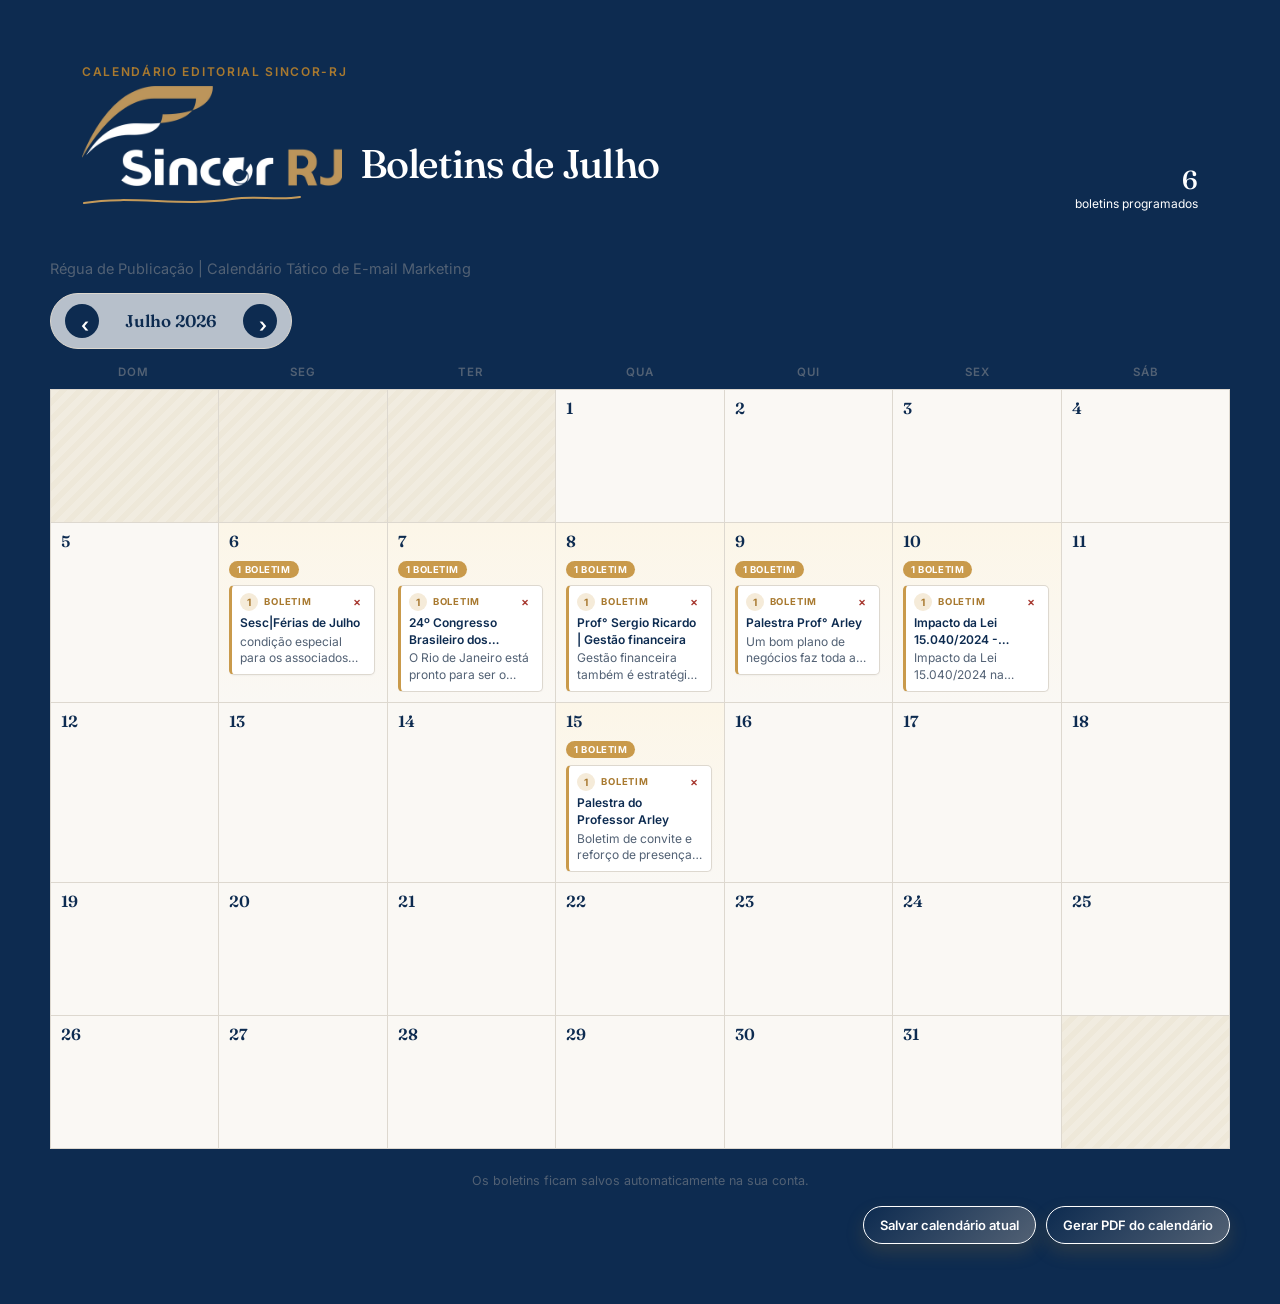
==== commit c57417aa: "Alterei H2 fiz uma alteração de teste" ====
--- a/index.html
+++ b/index.html
@@ -24,7 +24,7 @@
         <!-- Cabeçalho com título, marca e contador -->
         <div class="masthead">
             <div>
-                <p class="eyebrow">Calendário editorial</p>
+                <p class="eyebrow">Calendário editorial SINCOR-RJ</p>
                 <div class="brand-row">
                     <img class="brand-logo" src="src/sincor-logo-large.png" alt="Sincor RJ">
                     <h1>Boletins de Julho</h1>
